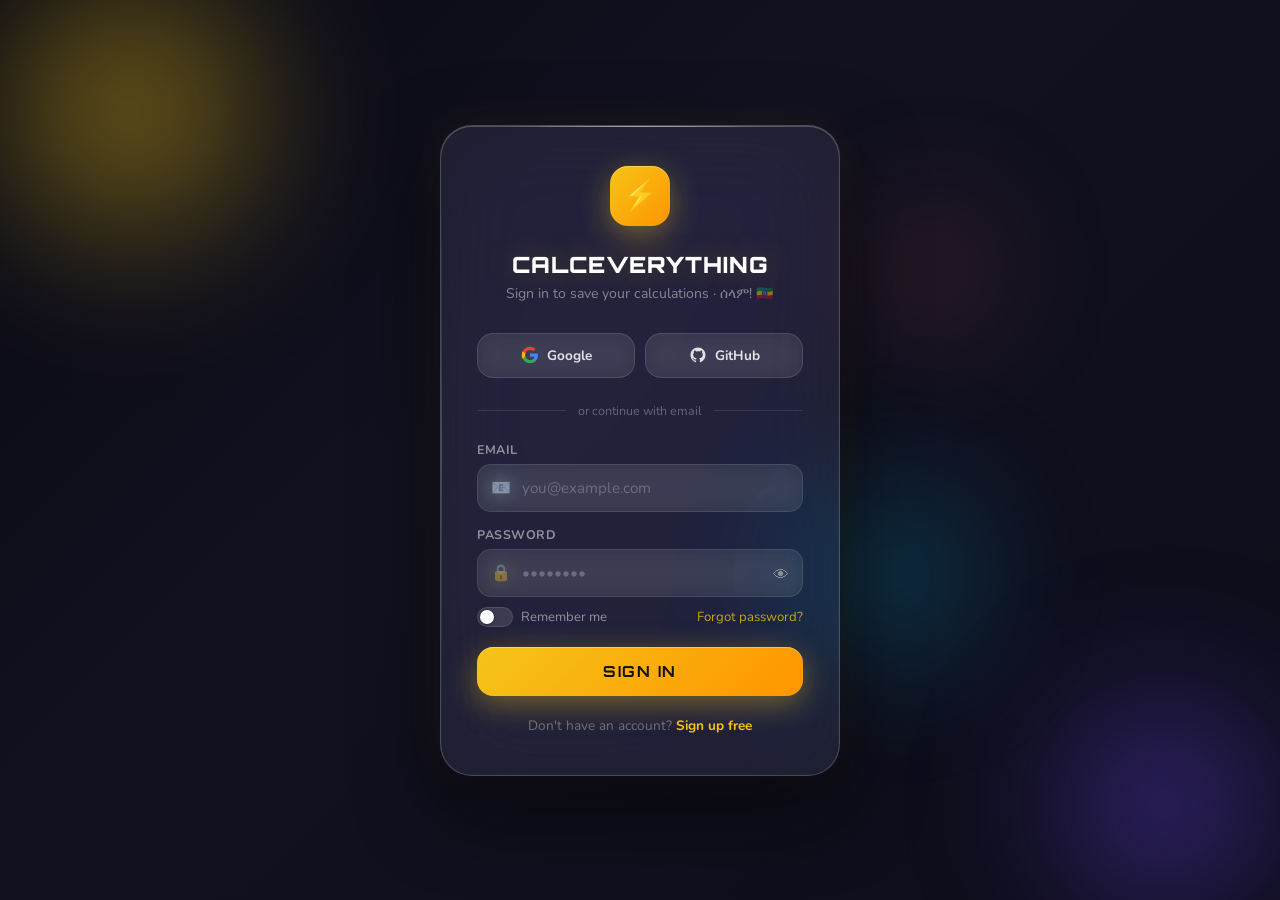
==== index.html @ 3bff9d9a "An amazing Calculator just to use it myself" ====
<!DOCTYPE html>
<html lang="en" data-theme="dark">
<head>
  <meta charset="UTF-8" />
  <meta name="viewport" content="width=device-width, initial-scale=1.0" />
  <title>CalcEverything 🔥</title>
  <link href="https://fonts.googleapis.com/css2?family=Boogaloo&family=Orbitron:wght@400;700;900&family=Nunito:wght@400;600;800&display=swap" rel="stylesheet" />
  <link rel="stylesheet" href="style.css" />
  <link rel="stylesheet" href="auth.css" />
</head>
<body>
  <!-- ===== LIQUID GLASS AUTH OVERLAY ===== -->
  <div class="auth-overlay" id="authOverlay">
    <div class="auth-bg">
      <div class="auth-blob auth-blob-1"></div>
      <div class="auth-blob auth-blob-2"></div>
      <div class="auth-blob auth-blob-3"></div>
      <div class="auth-blob auth-blob-4"></div>
    </div>

    <div class="auth-card">
      <!-- Logo -->
      <div class="auth-logo">
        <div class="auth-logo-icon">⚡</div>
      </div>
      <div class="auth-title">CALCEVERYTHING</div>
      <div class="auth-subtitle">Sign in to save your calculations · ሰላም! 🇪🇹</div>

      <!-- Sign In Panel -->
      <div class="auth-panel" id="signinPanel">
        <!-- Social -->
        <div class="social-row">
          <button class="social-btn" id="googleBtn">
            <svg viewBox="0 0 24 24" fill="none">
              <path d="M22.56 12.25c0-.78-.07-1.53-.2-2.25H12v4.26h5.92c-.26 1.37-1.04 2.53-2.21 3.31v2.77h3.57c2.08-1.92 3.28-4.74 3.28-8.09z" fill="#4285F4"/>
              <path d="M12 23c2.97 0 5.46-.98 7.28-2.66l-3.57-2.77c-.98.66-2.23 1.06-3.71 1.06-2.86 0-5.29-1.93-6.16-4.53H2.18v2.84C3.99 20.53 7.7 23 12 23z" fill="#34A853"/>
              <path d="M5.84 14.09c-.22-.66-.35-1.36-.35-2.09s.13-1.43.35-2.09V7.07H2.18C1.43 8.55 1 10.22 1 12s.43 3.45 1.18 4.93l3.66-2.84z" fill="#FBBC05"/>
              <path d="M12 5.38c1.62 0 3.06.56 4.21 1.64l3.15-3.15C17.45 2.09 14.97 1 12 1 7.7 1 3.99 3.47 2.18 7.07l3.66 2.84c.87-2.6 3.3-4.53 6.16-4.53z" fill="#EA4335"/>
            </svg>
            Google
          </button>
          <button class="social-btn" id="githubBtn">
            <svg viewBox="0 0 24 24" fill="currentColor">
              <path d="M12 2C6.477 2 2 6.484 2 12.017c0 4.425 2.865 8.18 6.839 9.504.5.092.682-.217.682-.483 0-.237-.008-.868-.013-1.703-2.782.605-3.369-1.343-3.369-1.343-.454-1.158-1.11-1.466-1.11-1.466-.908-.62.069-.608.069-.608 1.003.07 1.531 1.032 1.531 1.032.892 1.53 2.341 1.088 2.91.832.092-.647.35-1.088.636-1.338-2.22-.253-4.555-1.113-4.555-4.951 0-1.093.39-1.988 1.029-2.688-.103-.253-.446-1.272.098-2.65 0 0 .84-.27 2.75 1.026A9.564 9.564 0 0112 6.844c.85.004 1.705.115 2.504.337 1.909-1.296 2.747-1.027 2.747-1.027.546 1.379.202 2.398.1 2.651.64.7 1.028 1.595 1.028 2.688 0 3.848-2.339 4.695-4.566 4.943.359.309.678.92.678 1.855 0 1.338-.012 2.419-.012 2.747 0 .268.18.58.688.482A10.019 10.019 0 0022 12.017C22 6.484 17.522 2 12 2z"/>
            </svg>
            GitHub
          </button>
        </div>

        <div class="auth-divider"><span>or continue with email</span></div>

        <div class="auth-error" id="signinError">Wrong email or password. Try again!</div>

        <form class="auth-form" id="signinForm" autocomplete="off">
          <div class="auth-field">
            <label>Email</label>
            <span class="auth-field-icon">📧</span>
            <input type="email" id="signinEmail" placeholder="you@example.com" autocomplete="email" />
          </div>
          <div class="auth-field">
            <label>Password</label>
            <span class="auth-field-icon">🔒</span>
            <input type="password" id="signinPassword" placeholder="••••••••" autocomplete="current-password" />
            <button type="button" class="auth-field-icon-right" id="togglePwd">👁</button>
          </div>

          <div class="auth-options">
            <div class="remember-toggle" id="rememberToggle">
              <div class="toggle-track" id="rememberTrack">
                <div class="toggle-thumb"></div>
              </div>
              <span class="remember-label">Remember me</span>
            </div>
            <button type="button" class="forgot-link" id="forgotBtn">Forgot password?</button>
          </div>

          <button type="submit" class="auth-submit" id="signinSubmit">SIGN IN</button>
        </form>

        <div class="auth-footer">
          Don't have an account? <button id="goSignup">Sign up free</button>
        </div>
      </div>

      <!-- Sign Up Panel -->
      <div class="auth-panel hidden-panel" id="signupPanel">
        <div class="auth-error" id="signupError"></div>
        <form class="auth-form" id="signupForm" autocomplete="off">
          <div class="auth-field">
            <label>Name</label>
            <span class="auth-field-icon">😎</span>
            <input type="text" id="signupName" placeholder="Your cool name" />
          </div>
          <div class="auth-field">
            <label>Email</label>
            <span class="auth-field-icon">📧</span>
            <input type="email" id="signupEmail" placeholder="you@example.com" />
          </div>
          <div class="auth-field">
            <label>Password</label>
            <span class="auth-field-icon">🔒</span>
            <input type="password" id="signupPassword" placeholder="Min 6 characters" />
            <button type="button" class="auth-field-icon-right" id="togglePwd2">👁</button>
          </div>
          <button type="submit" class="auth-submit" id="signupSubmit">CREATE ACCOUNT 🚀</button>
        </form>
        <div class="auth-footer">
          Already have an account? <button id="goSignin">Sign in</button>
        </div>
      </div>

    </div>
  </div>
  <div class="auth-success-flash" id="successFlash"></div>

  <!-- Background sphere blobs -->
  <div class="blob blob-1"></div>
  <div class="blob blob-2"></div>
  <div class="blob blob-3"></div>

  <div class="app-wrapper">

    <!-- Header -->
    <header class="app-header">
      <div class="logo">⚡ CalcEverything</div>
      <div class="header-right">
        <div class="user-badge" id="userBadge" style="display:none" title="Sign out">
          <div class="user-avatar" id="userAvatar">?</div>
          <span class="user-name" id="userName">User</span>
        </div>
        <button class="theme-toggle" id="themeToggle" title="Toggle theme">🌙</button>
        <button class="history-btn" id="historyBtn" title="History">📜 History</button>
      </div>
    </header>

    <!-- Mode Tabs -->
    <nav class="mode-tabs">
      <button class="tab active" data-mode="standard">🔢 Standard</button>
      <button class="tab" data-mode="scientific">🧪 Science</button>
      <button class="tab" data-mode="bmi">💪 BMI</button>
      <button class="tab" data-mode="currency">💸 Currency</button>
      <button class="tab" data-mode="unit">📐 Units</button>
    </nav>

    <!-- Calculator Modes -->
    <main class="calc-container">

      <!-- STANDARD -->
      <section class="mode-panel active" id="mode-standard">
        <div class="display-box">
          <div class="display-expr" id="stdExpr">0</div>
          <div class="display-result" id="stdResult"></div>
        </div>
        <div class="btn-grid standard-grid">
          <button class="btn btn-func" data-action="ac">AC</button>
          <button class="btn btn-func" data-action="sign">+/-</button>
          <button class="btn btn-func" data-action="percent">%</button>
          <button class="btn btn-op" data-action="op" data-val="÷">÷</button>

          <button class="btn btn-num" data-action="num" data-val="7">7</button>
          <button class="btn btn-num" data-action="num" data-val="8">8</button>
          <button class="btn btn-num" data-action="num" data-val="9">9</button>
          <button class="btn btn-op" data-action="op" data-val="×">×</button>

          <button class="btn btn-num" data-action="num" data-val="4">4</button>
          <button class="btn btn-num" data-action="num" data-val="5">5</button>
          <button class="btn btn-num" data-action="num" data-val="6">6</button>
          <button class="btn btn-op" data-action="op" data-val="-">−</button>

          <button class="btn btn-num" data-action="num" data-val="1">1</button>
          <button class="btn btn-num" data-action="num" data-val="2">2</button>
          <button class="btn btn-num" data-action="num" data-val="3">3</button>
          <button class="btn btn-op" data-action="op" data-val="+">+</button>

          <button class="btn btn-num span2" data-action="num" data-val="0">0</button>
          <button class="btn btn-num" data-action="dot">.</button>
          <button class="btn btn-eq" data-action="eq">=</button>
        </div>
      </section>

      <!-- SCIENTIFIC -->
      <section class="mode-panel" id="mode-scientific">
        <div class="display-box">
          <div class="display-expr" id="sciExpr">0</div>
          <div class="display-result" id="sciResult"></div>
        </div>
        <div class="btn-grid sci-grid">
          <button class="btn btn-sci" data-sci="sin">sin</button>
          <button class="btn btn-sci" data-sci="cos">cos</button>
          <button class="btn btn-sci" data-sci="tan">tan</button>
          <button class="btn btn-sci" data-sci="log">log</button>
          <button class="btn btn-sci" data-sci="ln">ln</button>

          <button class="btn btn-sci" data-sci="sqrt">√x</button>
          <button class="btn btn-sci" data-sci="cbrt">∛x</button>
          <button class="btn btn-sci" data-sci="sq">x²</button>
          <button class="btn btn-sci" data-sci="cube">x³</button>
          <button class="btn btn-sci" data-sci="inv">1/x</button>

          <button class="btn btn-sci" data-sci="pi">π</button>
          <button class="btn btn-sci" data-sci="e">e</button>
          <button class="btn btn-sci" data-sci="fact">n!</button>
          <button class="btn btn-sci" data-sci="pow">xʸ</button>
          <button class="btn btn-sci" data-sci="abs">|x|</button>

          <button class="btn btn-func" data-action="sci-ac">AC</button>
          <button class="btn btn-func" data-action="sci-sign">+/-</button>
          <button class="btn btn-func" data-action="sci-percent">%</button>
          <button class="btn btn-op" data-action="sci-op" data-val="÷">÷</button>
          <button class="btn btn-num" data-action="sci-num" data-val="7">7</button>
          <button class="btn btn-num" data-action="sci-num" data-val="8">8</button>
          <button class="btn btn-num" data-action="sci-num" data-val="9">9</button>
          <button class="btn btn-op" data-action="sci-op" data-val="×">×</button>
          <button class="btn btn-num" data-action="sci-num" data-val="4">4</button>
          <button class="btn btn-num" data-action="sci-num" data-val="5">5</button>
          <button class="btn btn-num" data-action="sci-num" data-val="6">6</button>
          <button class="btn btn-op" data-action="sci-op" data-val="-">−</button>
          <button class="btn btn-num" data-action="sci-num" data-val="1">1</button>
          <button class="btn btn-num" data-action="sci-num" data-val="2">2</button>
          <button class="btn btn-num" data-action="sci-num" data-val="3">3</button>
          <button class="btn btn-op" data-action="sci-op" data-val="+">+</button>
          <button class="btn btn-num span2" data-action="sci-num" data-val="0">0</button>
          <button class="btn btn-num" data-action="sci-dot">.</button>
          <button class="btn btn-eq" data-action="sci-eq">=</button>
        </div>
      </section>

      <!-- BMI -->
      <section class="mode-panel" id="mode-bmi">
        <div class="bmi-card">
          <h2 class="bmi-title">💪 How Swole Are You?</h2>
          <div class="bmi-unit-toggle">
            <button class="unit-btn active" id="bmiMetric">Metric (kg/cm)</button>
            <button class="unit-btn" id="bmiImperial">Imperial (lb/in)</button>
          </div>
          <div class="bmi-inputs">
            <div class="input-group">
              <label>Weight <span id="weightUnit">kg</span></label>
              <input type="number" id="bmiWeight" placeholder="e.g. 70" min="1" />
            </div>
            <div class="input-group">
              <label>Height <span id="heightUnit">cm</span></label>
              <input type="number" id="bmiHeight" placeholder="e.g. 175" min="1" />
            </div>
            <div class="input-group">
              <label>Age (optional)</label>
              <input type="number" id="bmiAge" placeholder="e.g. 25" min="1" />
            </div>
          </div>
          <button class="calc-btn" id="calcBmi">Calculate My BMI 🚀</button>
          <div class="bmi-result" id="bmiResult" style="display:none">
            <div class="bmi-score" id="bmiScore">--</div>
            <div class="bmi-label" id="bmiLabel">--</div>
            <div class="bmi-bar-wrap">
              <div class="bmi-bar">
                <div class="bmi-bar-fill" id="bmiBarFill"></div>
                <div class="bmi-bar-marker" id="bmiMarker"></div>
              </div>
              <div class="bmi-bar-labels">
                <span>Under</span><span>Normal</span><span>Over</span><span>Obese</span>
              </div>
            </div>
            <div class="bmi-advice" id="bmiAdvice"></div>
          </div>
        </div>
      </section>

      <!-- CURRENCY -->
      <section class="mode-panel" id="mode-currency">
        <div class="converter-card">
          <h2 class="conv-title">💸 ብር & Beyond 🇪🇹</h2>
          <div class="currency-row">
            <input type="number" id="currAmount" placeholder="Amount" value="1" />
            <select id="currFrom"></select>
          </div>
          <button class="swap-btn" id="swapCurr">⇅ Swap</button>
          <div class="currency-row">
            <input type="number" id="currResult" placeholder="Result" readonly />
            <select id="currTo"></select>
          </div>
          <button class="calc-btn" id="calcCurr">Convert 💰</button>
          <div class="rate-note" id="rateNote"></div>
        </div>
      </section>

      <!-- UNIT CONVERTER -->
      <section class="mode-panel" id="mode-unit">
        <div class="converter-card">
          <h2 class="conv-title">📐 Unit Nerd Mode</h2>
          <div class="unit-type-tabs">
            <button class="utab active" data-utype="length">📏 Length</button>
            <button class="utab" data-utype="weight">⚖️ Weight</button>
            <button class="utab" data-utype="temp">🌡️ Temp</button>
            <button class="utab" data-utype="area">🗺️ Area</button>
            <button class="utab" data-utype="speed">🚀 Speed</button>
          </div>
          <div class="unit-inputs">
            <div class="unit-row">
              <input type="number" id="unitFrom" placeholder="Value" />
              <select id="unitFromSel"></select>
            </div>
            <button class="swap-btn" id="swapUnit">⇅ Swap</button>
            <div class="unit-row">
              <input type="number" id="unitTo" placeholder="Result" readonly />
              <select id="unitToSel"></select>
            </div>
          </div>
          <button class="calc-btn" id="calcUnit">Convert 🔄</button>
        </div>
      </section>

    </main>

    <!-- History Panel -->
    <div class="history-panel" id="historyPanel">
      <div class="history-header">
        <span>📜 Calculation History</span>
        <button id="clearHistory">🗑️ Clear All</button>
        <button id="closeHistory">✕</button>
      </div>
      <div class="history-list" id="historyList"></div>
    </div>

  </div>

  <script src="app.js"></script>
</body>
</html>
---- style.css ----
/* ===== THEME VARIABLES ===== */
:root {
  --bg: #111118;
  --bg2: rgba(30, 30, 42, 0.85);
  --bg3: rgba(40, 40, 58, 0.9);
  --btn-dark: rgba(38, 38, 55, 0.95);
  --btn-darker: rgba(28, 28, 42, 0.95);
  --glass: rgba(255,255,255,0.06);
  --glass-border: rgba(255,255,255,0.08);
  --text: #f4f4ff;
  --text2: rgba(200,200,220,0.6);
  --text3: rgba(200,200,220,0.35);
  --accent: #f5c518;
  --accent-glow: rgba(245,197,24,0.35);
  --accent2: #ff6b35;
  --green: #4ade80;
  --blue: #7eb8f7;
  --shadow: 0 20px 60px rgba(0,0,0,0.7);
  --radius: 28px;
  --btn-radius: 22px;
}

[data-theme="light"] {
  --bg: #e8e8f2;
  --bg2: rgba(255,255,255,0.9);
  --bg3: rgba(235,235,248,0.95);
  --btn-dark: rgba(220,220,238,0.95);
  --btn-darker: rgba(205,205,228,0.95);
  --glass: rgba(0,0,0,0.04);
  --glass-border: rgba(0,0,0,0.08);
  --text: #1a1a2e;
  --text2: rgba(60,60,100,0.65);
  --text3: rgba(60,60,100,0.35);
  --shadow: 0 20px 60px rgba(0,0,0,0.12);
}

/* ===== RESET ===== */
*, *::before, *::after { box-sizing: border-box; margin: 0; padding: 0; }

body {
  font-family: 'Nunito', sans-serif;
  background: var(--bg);
  color: var(--text);
  min-height: 100vh;
  transition: background 0.4s, color 0.4s;
  overflow-x: hidden;
}

/* ===== ANIMATED SPHERE BLOBS ===== */
.blob {
  position: fixed;
  border-radius: 50%;
  pointer-events: none;
  z-index: 0;
  filter: blur(70px);
  opacity: 0.18;
  animation: blobFloat 8s ease-in-out infinite alternate;
}
.blob-1 {
  width: 380px; height: 380px;
  background: radial-gradient(circle, #888 0%, #444 60%, transparent 100%);
  top: -80px; right: -60px;
}
.blob-2 {
  width: 280px; height: 280px;
  background: radial-gradient(circle, #666 0%, #333 60%, transparent 100%);
  bottom: 100px; left: -60px;
  animation-delay: -4s;
}
.blob-3 {
  width: 200px; height: 200px;
  background: radial-gradient(circle, var(--accent) 0%, transparent 70%);
  top: 40%; right: 10%;
  opacity: 0.08;
  animation-delay: -2s;
}

@keyframes blobFloat {
  from { transform: translateY(0) scale(1); }
  to { transform: translateY(-30px) scale(1.05); }
}

/* ===== APP WRAPPER ===== */
.app-wrapper {
  position: relative;
  z-index: 1;
  max-width: 420px;
  margin: 0 auto;
  padding: 0 0 90px;
  min-height: 100vh;
  display: flex;
  flex-direction: column;
}

/* ===== HEADER ===== */
.app-header {
  display: flex;
  justify-content: space-between;
  align-items: center;
  padding: 20px 20px 12px;
}

.logo {
  font-family: 'Orbitron', monospace;
  font-weight: 900;
  font-size: 1.15rem;
  color: var(--accent);
  letter-spacing: 2px;
  text-shadow: 0 0 25px var(--accent-glow);
}

.header-right { display: flex; gap: 8px; align-items: center; }

.theme-toggle, .history-btn {
  background: var(--glass);
  border: 1px solid var(--glass-border);
  color: var(--text);
  border-radius: 50px;
  padding: 7px 13px;
  cursor: pointer;
  font-size: 0.8rem;
  font-family: 'Nunito', sans-serif;
  font-weight: 700;
  transition: all 0.25s;
  backdrop-filter: blur(12px);
}
.theme-toggle:hover, .history-btn:hover {
  background: var(--accent);
  color: #000;
  border-color: var(--accent);
  box-shadow: 0 4px 16px var(--accent-glow);
}

/* ===== MODE TABS (top scroll) ===== */
.mode-tabs {
  display: flex;
  gap: 8px;
  overflow-x: auto;
  padding: 0 20px 16px;
  scrollbar-width: none;
}
.mode-tabs::-webkit-scrollbar { display: none; }

.tab {
  background: var(--glass);
  border: 1px solid var(--glass-border);
  color: var(--text2);
  border-radius: 50px;
  padding: 7px 15px;
  cursor: pointer;
  font-family: 'Boogaloo', cursive;
  font-size: 0.95rem;
  white-space: nowrap;
  transition: all 0.25s;
  backdrop-filter: blur(12px);
}
.tab.active {
  background: var(--accent);
  color: #111;
  border-color: var(--accent);
  box-shadow: 0 4px 18px var(--accent-glow);
  font-weight: 700;
}
.tab:hover:not(.active) { border-color: var(--accent); color: var(--accent); }

/* ===== CALC CONTAINER ===== */
.calc-container { flex: 1; padding: 0 16px; }

.mode-panel { display: none; animation: fadeUp 0.3s ease; }
.mode-panel.active { display: block; }

@keyframes fadeUp {
  from { opacity: 0; transform: translateY(14px); }
  to { opacity: 1; transform: translateY(0); }
}

/* ===== DISPLAY BOX ===== */
.display-box {
  background: var(--bg2);
  border: 1px solid var(--glass-border);
  border-radius: var(--radius);
  padding: 22px 26px 18px;
  margin-bottom: 14px;
  min-height: 120px;
  display: flex;
  flex-direction: column;
  justify-content: flex-end;
  align-items: flex-end;
  box-shadow: var(--shadow);
  backdrop-filter: blur(20px);
  position: relative;
  overflow: hidden;
}

.display-box::before {
  content: '';
  position: absolute;
  top: 0; left: 0; right: 0;
  height: 1px;
  background: linear-gradient(90deg, transparent, rgba(255,255,255,0.15), transparent);
}

.display-expr {
  font-family: 'Orbitron', monospace;
  font-size: 2.6rem;
  font-weight: 700;
  color: var(--text);
  word-break: break-all;
  text-align: right;
  line-height: 1.15;
  transition: all 0.2s;
  letter-spacing: -1px;
}

.display-result {
  font-family: 'Nunito', sans-serif;
  font-size: 0.95rem;
  color: var(--text2);
  margin-top: 5px;
  min-height: 18px;
  text-align: right;
}

/* ===== STANDARD GRID ===== */
.btn-grid { display: grid; gap: 11px; }
.standard-grid { grid-template-columns: repeat(4, 1fr); }
.sci-grid { grid-template-columns: repeat(5, 1fr); }

/* ===== BUTTONS ===== */
.btn {
  border: none;
  border-radius: var(--btn-radius);
  padding: 0;
  height: 72px;
  font-size: 1.25rem;
  font-family: 'Boogaloo', cursive;
  cursor: pointer;
  transition: transform 0.12s, box-shadow 0.12s, filter 0.12s;
  position: relative;
  overflow: hidden;
  display: flex;
  align-items: center;
  justify-content: center;
  letter-spacing: 0.5px;
}

.btn::before {
  content: '';
  position: absolute;
  top: 0; left: 0; right: 0;
  height: 50%;
  background: rgba(255,255,255,0.04);
  border-radius: var(--btn-radius) var(--btn-radius) 0 0;
  pointer-events: none;
}

.btn:active { transform: scale(0.91); }

/* Number buttons */
.btn-num {
  background: var(--btn-dark);
  color: var(--text);
  box-shadow: 0 6px 18px rgba(0,0,0,0.4), inset 0 1px 0 rgba(255,255,255,0.06);
}
.btn-num:hover { filter: brightness(1.18); }

/* Operator buttons — yellow circles */
.btn-op {
  background: var(--accent);
  color: #111;
  font-weight: 900;
  font-size: 1.5rem;
  border-radius: 50%;
  width: 100%;
  aspect-ratio: 1;
  height: auto;
  box-shadow: 0 6px 22px var(--accent-glow), inset 0 1px 0 rgba(255,255,255,0.3);
}
.btn-op:hover { filter: brightness(1.12); box-shadow: 0 8px 28px var(--accent-glow); }

/* Function buttons (AC, +/-, %) */
.btn-func {
  background: var(--btn-darker);
  color: var(--text2);
  box-shadow: 0 6px 18px rgba(0,0,0,0.35), inset 0 1px 0 rgba(255,255,255,0.05);
}
.btn-func:hover { filter: brightness(1.2); color: var(--text); }

/* Equals button */
.btn-eq {
  background: var(--accent);
  color: #111;
  font-weight: 900;
  font-size: 1.6rem;
  border-radius: 50%;
  width: 100%;
  aspect-ratio: 1;
  height: auto;
  box-shadow: 0 8px 28px var(--accent-glow), inset 0 1px 0 rgba(255,255,255,0.3);
}
.btn-eq:hover { filter: brightness(1.12); box-shadow: 0 10px 35px var(--accent-glow); }

/* Scientific function buttons */
.btn-sci {
  background: rgba(126,184,247,0.1);
  color: var(--blue);
  font-size: 0.82rem;
  height: 52px;
  border-radius: 14px;
  border: 1px solid rgba(126,184,247,0.15);
}
.btn-sci:hover { background: var(--blue); color: #111; border-color: var(--blue); }

.span2 { grid-column: span 2; border-radius: var(--btn-radius); aspect-ratio: unset; height: 72px; }

/* ===== BMI CARD ===== */
.bmi-card, .converter-card {
  background: var(--bg2);
  border: 1px solid var(--glass-border);
  border-radius: var(--radius);
  padding: 24px 22px;
  box-shadow: var(--shadow);
  backdrop-filter: blur(20px);
}

.bmi-title, .conv-title {
  font-family: 'Orbitron', monospace;
  font-size: 1.1rem;
  font-weight: 700;
  color: var(--accent);
  margin-bottom: 20px;
  text-align: center;
  text-shadow: 0 0 20px var(--accent-glow);
  letter-spacing: 1px;
}

.bmi-unit-toggle {
  display: flex;
  gap: 6px;
  margin-bottom: 18px;
  background: var(--btn-darker);
  border-radius: 50px;
  padding: 4px;
}

.unit-btn {
  flex: 1;
  padding: 8px;
  border: none;
  border-radius: 50px;
  background: transparent;
  color: var(--text2);
  font-family: 'Nunito', sans-serif;
  font-weight: 700;
  font-size: 0.85rem;
  cursor: pointer;
  transition: all 0.2s;
}
.unit-btn.active {
  background: var(--accent);
  color: #111;
  box-shadow: 0 2px 12px var(--accent-glow);
}

.bmi-inputs { display: flex; flex-direction: column; gap: 12px; margin-bottom: 18px; }

.input-group { display: flex; flex-direction: column; gap: 5px; }
.input-group label {
  font-family: 'Boogaloo', cursive;
  font-size: 0.95rem;
  color: var(--text2);
  padding-left: 4px;
}

input[type="number"], select {
  background: var(--btn-dark);
  border: 1px solid var(--glass-border);
  border-radius: 14px;
  padding: 12px 16px;
  color: var(--text);
  font-family: 'Orbitron', monospace;
  font-size: 1rem;
  width: 100%;
  transition: border-color 0.2s, box-shadow 0.2s;
  outline: none;
  -moz-appearance: textfield;
  appearance: textfield;
}
input[type="number"]::-webkit-inner-spin-button { -webkit-appearance: none; }
input[type="number"]:focus, select:focus {
  border-color: var(--accent);
  box-shadow: 0 0 0 3px var(--accent-glow);
}

select {
  cursor: pointer;
  min-width: 120px;
  font-family: 'Nunito', sans-serif;
  font-size: 0.85rem;
}

.calc-btn {
  width: 100%;
  padding: 15px;
  background: var(--accent);
  color: #111;
  border: none;
  border-radius: 16px;
  font-family: 'Orbitron', monospace;
  font-weight: 700;
  font-size: 0.95rem;
  cursor: pointer;
  transition: all 0.2s;
  box-shadow: 0 6px 24px var(--accent-glow);
  letter-spacing: 1px;
}
.calc-btn:hover { filter: brightness(1.1); box-shadow: 0 8px 30px var(--accent-glow); transform: translateY(-1px); }
.calc-btn:active { transform: translateY(0); }

/* ===== BMI RESULT ===== */
.bmi-result { margin-top: 22px; text-align: center; animation: fadeUp 0.4s ease; }

.bmi-score {
  font-family: 'Orbitron', monospace;
  font-size: 4rem;
  font-weight: 900;
  color: var(--accent);
  text-shadow: 0 0 40px var(--accent-glow);
  line-height: 1;
}

.bmi-label {
  font-family: 'Boogaloo', cursive;
  font-size: 1.5rem;
  margin: 8px 0 18px;
}

.bmi-bar-wrap { margin-bottom: 14px; }

.bmi-bar {
  height: 14px;
  border-radius: 50px;
  background: linear-gradient(to right, #60a5fa 0%, #4ade80 28%, #f5c518 52%, #f97316 72%, #ef4444 100%);
  position: relative;
  margin-bottom: 6px;
  box-shadow: 0 2px 12px rgba(0,0,0,0.4);
}

.bmi-bar-marker {
  position: absolute;
  top: -5px;
  width: 24px; height: 24px;
  background: white;
  border-radius: 50%;
  border: 3px solid #111;
  transform: translateX(-50%);
  transition: left 0.6s cubic-bezier(0.34, 1.56, 0.64, 1);
  box-shadow: 0 2px 10px rgba(0,0,0,0.5);
}

.bmi-bar-labels {
  display: flex;
  justify-content: space-between;
  font-size: 0.7rem;
  color: var(--text3);
  font-family: 'Nunito', sans-serif;
}

.bmi-advice {
  background: var(--btn-dark);
  border-radius: 14px;
  padding: 12px 16px;
  font-family: 'Nunito', sans-serif;
  font-size: 0.88rem;
  color: var(--text2);
  line-height: 1.55;
  border-left: 3px solid var(--accent);
  text-align: left;
}

/* ===== CURRENCY ===== */
.currency-row {
  display: flex;
  gap: 10px;
  margin-bottom: 10px;
  align-items: center;
}
.currency-row input { flex: 1; }

.swap-btn {
  display: block;
  margin: 4px auto 10px;
  background: var(--btn-dark);
  border: 1px solid var(--glass-border);
  color: var(--accent);
  border-radius: 50px;
  padding: 8px 22px;
  font-family: 'Boogaloo', cursive;
  font-size: 1.1rem;
  cursor: pointer;
  transition: all 0.2s;
}
.swap-btn:hover { background: var(--accent); color: #111; border-color: var(--accent); }

.rate-note {
  margin-top: 10px;
  text-align: center;
  font-size: 0.75rem;
  color: var(--text3);
  font-family: 'Nunito', sans-serif;
}

/* ===== UNIT CONVERTER ===== */
.unit-type-tabs {
  display: flex;
  gap: 6px;
  overflow-x: auto;
  margin-bottom: 18px;
  scrollbar-width: none;
  padding-bottom: 2px;
}
.unit-type-tabs::-webkit-scrollbar { display: none; }

.utab {
  background: var(--btn-dark);
  border: 1px solid var(--glass-border);
  color: var(--text2);
  border-radius: 50px;
  padding: 6px 13px;
  cursor: pointer;
  font-family: 'Boogaloo', cursive;
  font-size: 0.88rem;
  white-space: nowrap;
  transition: all 0.2s;
}
.utab.active { background: var(--accent); color: #111; border-color: var(--accent); }
.utab:hover:not(.active) { border-color: var(--accent); color: var(--accent); }

.unit-inputs { display: flex; flex-direction: column; gap: 10px; margin-bottom: 14px; }

.unit-row { display: flex; gap: 10px; align-items: center; }
.unit-row input { flex: 1; }

/* ===== HISTORY PANEL ===== */
.history-panel {
  position: fixed;
  top: 0; right: -100%;
  width: min(360px, 100vw);
  height: 100vh;
  background: var(--bg2);
  border-left: 1px solid var(--glass-border);
  z-index: 200;
  transition: right 0.35s cubic-bezier(0.34, 1.2, 0.64, 1);
  display: flex;
  flex-direction: column;
  box-shadow: -15px 0 50px rgba(0,0,0,0.6);
  backdrop-filter: blur(24px);
}
.history-panel.open { right: 0; }

.history-header {
  display: flex;
  align-items: center;
  gap: 8px;
  padding: 20px 18px;
  border-bottom: 1px solid var(--glass-border);
  font-family: 'Orbitron', monospace;
  font-weight: 700;
  font-size: 0.9rem;
  color: var(--accent);
}
.history-header span { flex: 1; }
.history-header button {
  background: var(--btn-dark);
  border: 1px solid var(--glass-border);
  color: var(--text2);
  border-radius: 8px;
  padding: 6px 10px;
  cursor: pointer;
  font-size: 0.75rem;
  font-family: 'Nunito', sans-serif;
  transition: all 0.2s;
}
.history-header button:hover { background: var(--accent); color: #111; border-color: var(--accent); }

.history-list {
  flex: 1;
  overflow-y: auto;
  padding: 14px;
  display: flex;
  flex-direction: column;
  gap: 9px;
}

.history-item {
  background: var(--btn-dark);
  border-radius: 14px;
  padding: 12px 15px;
  border-left: 3px solid var(--accent);
  animation: fadeUp 0.3s ease;
}
.history-item .h-type {
  display: inline-block;
  background: var(--accent);
  color: #111;
  border-radius: 50px;
  padding: 2px 9px;
  font-size: 0.68rem;
  font-weight: 800;
  margin-bottom: 5px;
  font-family: 'Nunito', sans-serif;
}
.history-item .h-expr { font-size: 0.82rem; color: var(--text2); font-family: 'Nunito', sans-serif; }
.history-item .h-result {
  font-family: 'Orbitron', monospace;
  font-size: 1rem;
  font-weight: 700;
  color: var(--text);
  margin-top: 3px;
}
.history-item .h-time { font-size: 0.68rem; color: var(--text3); margin-top: 3px; }

.empty-history {
  text-align: center;
  color: var(--text2);
  font-family: 'Boogaloo', cursive;
  font-size: 1.15rem;
  margin-top: 50px;
  line-height: 1.8;
}

/* ===== SCROLLBAR ===== */
::-webkit-scrollbar { width: 5px; }
::-webkit-scrollbar-track { background: transparent; }
::-webkit-scrollbar-thumb { background: var(--glass-border); border-radius: 3px; }

/* ===== RESPONSIVE ===== */
@media (max-width: 380px) {
  .display-expr { font-size: 2rem; }
  .btn { height: 62px; font-size: 1.1rem; }
  .btn-sci { height: 46px; font-size: 0.75rem; }
  .logo { font-size: 1rem; }
  .app-wrapper { padding: 0 0 80px; }
}

@media (min-width: 500px) {
  .app-wrapper { padding: 10px 0 90px; }
  .btn { height: 78px; }
}
---- auth.css ----
/* ===== LIQUID GLASS AUTH OVERLAY ===== */

.auth-overlay {
  position: fixed;
  inset: 0;
  z-index: 999;
  display: flex;
  align-items: center;
  justify-content: center;
  padding: 20px;
  transition: opacity 0.5s ease, visibility 0.5s ease;
}

.auth-overlay.hidden {
  opacity: 0;
  visibility: hidden;
  pointer-events: none;
}

/* Blurred background scene */
.auth-bg {
  position: absolute;
  inset: 0;
  background: linear-gradient(135deg, #0a0a14 0%, #111120 40%, #0d0d1a 100%);
  overflow: hidden;
}

/* Liquid color blobs behind the glass */
.auth-blob {
  position: absolute;
  border-radius: 50%;
  filter: blur(60px);
  animation: authBlobFloat 10s ease-in-out infinite alternate;
}
.auth-blob-1 {
  width: 420px; height: 420px;
  background: radial-gradient(circle, rgba(245,197,24,0.5) 0%, rgba(245,197,24,0.1) 50%, transparent 70%);
  top: -100px; left: -80px;
}
.auth-blob-2 {
  width: 350px; height: 350px;
  background: radial-gradient(circle, rgba(120,80,255,0.45) 0%, rgba(80,40,200,0.1) 50%, transparent 70%);
  bottom: -80px; right: -60px;
  animation-delay: -5s;
}
.auth-blob-3 {
  width: 250px; height: 250px;
  background: radial-gradient(circle, rgba(0,200,255,0.3) 0%, transparent 70%);
  top: 50%; left: 60%;
  animation-delay: -3s;
}
.auth-blob-4 {
  width: 180px; height: 180px;
  background: radial-gradient(circle, rgba(255,100,100,0.25) 0%, transparent 70%);
  top: 20%; right: 20%;
  animation-delay: -7s;
}

@keyframes authBlobFloat {
  from { transform: translate(0, 0) scale(1); }
  to { transform: translate(20px, -30px) scale(1.08); }
}

/* ===== LIQUID GLASS CARD ===== */
.auth-card {
  position: relative;
  z-index: 1;
  width: 100%;
  max-width: 400px;
  border-radius: 32px;
  padding: 40px 36px;
  animation: cardAppear 0.7s cubic-bezier(0.34, 1.56, 0.64, 1) forwards;

  /* The liquid glass effect */
  background: rgba(255, 255, 255, 0.07);
  backdrop-filter: blur(40px) saturate(180%) brightness(1.1);
  -webkit-backdrop-filter: blur(40px) saturate(180%) brightness(1.1);

  /* Refraction border — the key liquid glass detail */
  border: 1px solid rgba(255, 255, 255, 0.18);
  box-shadow:
    0 0 0 0.5px rgba(255,255,255,0.06) inset,
    0 30px 80px rgba(0,0,0,0.6),
    0 0 40px rgba(245,197,24,0.08),
    inset 0 1px 0 rgba(255,255,255,0.2),
    inset 0 -1px 0 rgba(0,0,0,0.15);
}

/* Top gloss shine */
.auth-card::before {
  content: '';
  position: absolute;
  top: 0; left: 10%; right: 10%;
  height: 1px;
  background: linear-gradient(90deg, transparent, rgba(255,255,255,0.5), transparent);
  border-radius: 50%;
}

/* Side refraction shimmer */
.auth-card::after {
  content: '';
  position: absolute;
  top: 10%; bottom: 10%; left: 0;
  width: 1px;
  background: linear-gradient(180deg, transparent, rgba(255,255,255,0.15), transparent);
}

@keyframes cardAppear {
  from {
    opacity: 0;
    transform: translateY(30px) scale(0.95);
    filter: blur(4px);
  }
  to {
    opacity: 1;
    transform: translateY(0) scale(1);
    filter: blur(0);
  }
}

/* ===== AUTH HEADER ===== */
.auth-logo {
  text-align: center;
  margin-bottom: 8px;
}

.auth-logo-icon {
  width: 60px; height: 60px;
  background: linear-gradient(135deg, var(--accent), #ff9500);
  border-radius: 18px;
  display: inline-flex;
  align-items: center;
  justify-content: center;
  font-size: 1.8rem;
  box-shadow: 0 8px 30px rgba(245,197,24,0.4), inset 0 1px 0 rgba(255,255,255,0.3);
  margin-bottom: 16px;
}

.auth-title {
  font-family: 'Orbitron', monospace;
  font-size: 1.4rem;
  font-weight: 900;
  color: #fff;
  text-align: center;
  letter-spacing: 1px;
  margin-bottom: 6px;
  text-shadow: 0 0 30px rgba(245,197,24,0.3);
}

.auth-subtitle {
  font-family: 'Nunito', sans-serif;
  font-size: 0.88rem;
  color: rgba(255,255,255,0.45);
  text-align: center;
  margin-bottom: 30px;
}

/* ===== SOCIAL BUTTONS ===== */
.social-row {
  display: flex;
  gap: 10px;
  margin-bottom: 24px;
}

.social-btn {
  flex: 1;
  display: flex;
  align-items: center;
  justify-content: center;
  gap: 8px;
  padding: 12px;
  border-radius: 16px;
  border: 1px solid rgba(255,255,255,0.12);
  background: rgba(255,255,255,0.06);
  color: rgba(255,255,255,0.85);
  font-family: 'Nunito', sans-serif;
  font-weight: 700;
  font-size: 0.85rem;
  cursor: pointer;
  transition: all 0.25s;
  backdrop-filter: blur(10px);
}
.social-btn:hover {
  background: rgba(255,255,255,0.12);
  border-color: rgba(255,255,255,0.25);
  transform: translateY(-1px);
  box-shadow: 0 6px 20px rgba(0,0,0,0.3);
}
.social-btn svg { width: 18px; height: 18px; flex-shrink: 0; }

/* ===== DIVIDER ===== */
.auth-divider {
  display: flex;
  align-items: center;
  gap: 12px;
  margin-bottom: 22px;
}
.auth-divider::before, .auth-divider::after {
  content: '';
  flex: 1;
  height: 1px;
  background: rgba(255,255,255,0.1);
}
.auth-divider span {
  font-family: 'Nunito', sans-serif;
  font-size: 0.78rem;
  color: rgba(255,255,255,0.3);
  white-space: nowrap;
}

/* ===== FORM FIELDS ===== */
.auth-form { display: flex; flex-direction: column; gap: 14px; }

.auth-field {
  position: relative;
}

.auth-field label {
  display: block;
  font-family: 'Nunito', sans-serif;
  font-size: 0.78rem;
  font-weight: 700;
  color: rgba(255,255,255,0.5);
  margin-bottom: 6px;
  letter-spacing: 0.5px;
  text-transform: uppercase;
}

.auth-field input {
  width: 100%;
  padding: 13px 16px 13px 44px;
  border-radius: 14px;
  border: 1px solid rgba(255,255,255,0.1);
  background: rgba(255,255,255,0.06);
  color: #fff;
  font-family: 'Nunito', sans-serif;
  font-size: 0.95rem;
  outline: none;
  transition: all 0.25s;
  backdrop-filter: blur(10px);
}
.auth-field input::placeholder { color: rgba(255,255,255,0.25); }
.auth-field input:focus {
  border-color: rgba(245,197,24,0.6);
  background: rgba(255,255,255,0.09);
  box-shadow: 0 0 0 3px rgba(245,197,24,0.12), inset 0 1px 0 rgba(255,255,255,0.08);
}

.auth-field-icon {
  position: absolute;
  left: 14px;
  bottom: 13px;
  font-size: 1rem;
  opacity: 0.4;
  pointer-events: none;
}

.auth-field-icon-right {
  position: absolute;
  right: 14px;
  bottom: 13px;
  font-size: 1rem;
  opacity: 0.4;
  cursor: pointer;
  transition: opacity 0.2s;
  background: none;
  border: none;
  color: white;
  padding: 0;
}
.auth-field-icon-right:hover { opacity: 0.8; }

/* ===== REMEMBER + FORGOT ===== */
.auth-options {
  display: flex;
  align-items: center;
  justify-content: space-between;
  margin-top: -4px;
}

.remember-toggle {
  display: flex;
  align-items: center;
  gap: 8px;
  cursor: pointer;
}

.toggle-track {
  width: 36px; height: 20px;
  background: rgba(255,255,255,0.12);
  border-radius: 50px;
  position: relative;
  transition: background 0.25s;
  border: 1px solid rgba(255,255,255,0.1);
}
.toggle-track.on { background: var(--accent); border-color: var(--accent); }

.toggle-thumb {
  position: absolute;
  top: 2px; left: 2px;
  width: 14px; height: 14px;
  background: white;
  border-radius: 50%;
  transition: transform 0.25s cubic-bezier(0.34, 1.56, 0.64, 1);
  box-shadow: 0 1px 4px rgba(0,0,0,0.3);
}
.toggle-track.on .toggle-thumb { transform: translateX(16px); }

.remember-label {
  font-family: 'Nunito', sans-serif;
  font-size: 0.82rem;
  color: rgba(255,255,255,0.5);
  user-select: none;
}

.forgot-link {
  font-family: 'Nunito', sans-serif;
  font-size: 0.82rem;
  color: var(--accent);
  text-decoration: none;
  opacity: 0.8;
  transition: opacity 0.2s;
  background: none;
  border: none;
  cursor: pointer;
  padding: 0;
}
.forgot-link:hover { opacity: 1; }

/* ===== SIGN IN BUTTON ===== */
.auth-submit {
  width: 100%;
  padding: 15px;
  margin-top: 6px;
  border: none;
  border-radius: 16px;
  background: linear-gradient(135deg, var(--accent) 0%, #ff9500 100%);
  color: #111;
  font-family: 'Orbitron', monospace;
  font-weight: 700;
  font-size: 0.95rem;
  letter-spacing: 1.5px;
  cursor: pointer;
  transition: all 0.25s;
  box-shadow: 0 8px 30px rgba(245,197,24,0.4), inset 0 1px 0 rgba(255,255,255,0.3);
  position: relative;
  overflow: hidden;
}
.auth-submit::before {
  content: '';
  position: absolute;
  top: 0; left: -100%;
  width: 100%; height: 100%;
  background: linear-gradient(90deg, transparent, rgba(255,255,255,0.2), transparent);
  transition: left 0.5s;
}
.auth-submit:hover::before { left: 100%; }
.auth-submit:hover {
  transform: translateY(-2px);
  box-shadow: 0 12px 40px rgba(245,197,24,0.55);
}
.auth-submit:active { transform: translateY(0); }

/* Loading state */
.auth-submit.loading {
  pointer-events: none;
  opacity: 0.8;
}
.auth-submit.loading::after {
  content: '';
  display: inline-block;
  width: 16px; height: 16px;
  border: 2px solid rgba(0,0,0,0.3);
  border-top-color: #000;
  border-radius: 50%;
  animation: spin 0.7s linear infinite;
  margin-left: 10px;
  vertical-align: middle;
}
@keyframes spin { to { transform: rotate(360deg); } }

/* ===== SIGN UP LINK ===== */
.auth-footer {
  text-align: center;
  margin-top: 20px;
  font-family: 'Nunito', sans-serif;
  font-size: 0.85rem;
  color: rgba(255,255,255,0.35);
}
.auth-footer button {
  background: none;
  border: none;
  color: var(--accent);
  font-family: 'Nunito', sans-serif;
  font-size: 0.85rem;
  font-weight: 700;
  cursor: pointer;
  padding: 0;
  transition: opacity 0.2s;
}
.auth-footer button:hover { opacity: 0.8; }

/* ===== SIGN UP PANEL (toggle) ===== */
.auth-panel { display: block; }
.auth-panel.hidden-panel { display: none; }

/* ===== ERROR MESSAGE ===== */
.auth-error {
  background: rgba(248,113,113,0.12);
  border: 1px solid rgba(248,113,113,0.3);
  border-radius: 12px;
  padding: 10px 14px;
  font-family: 'Nunito', sans-serif;
  font-size: 0.82rem;
  color: #fca5a5;
  display: none;
  animation: fadeUp 0.3s ease;
}
.auth-error.show { display: block; }

/* ===== SUCCESS FLASH ===== */
.auth-success-flash {
  position: fixed;
  inset: 0;
  background: rgba(245,197,24,0.08);
  z-index: 1000;
  pointer-events: none;
  opacity: 0;
  transition: opacity 0.3s;
}
.auth-success-flash.flash { opacity: 1; }

/* ===== USER AVATAR (top of app after login) ===== */
.user-badge {
  display: flex;
  align-items: center;
  gap: 8px;
  background: var(--glass);
  border: 1px solid var(--glass-border);
  border-radius: 50px;
  padding: 5px 12px 5px 5px;
  cursor: pointer;
  transition: all 0.2s;
}
.user-badge:hover { border-color: var(--accent); }
.user-avatar {
  width: 28px; height: 28px;
  border-radius: 50%;
  background: linear-gradient(135deg, var(--accent), #ff9500);
  display: flex;
  align-items: center;
  justify-content: center;
  font-size: 0.75rem;
  font-weight: 900;
  color: #111;
  font-family: 'Orbitron', monospace;
}
.user-name {
  font-family: 'Nunito', sans-serif;
  font-size: 0.8rem;
  font-weight: 700;
  color: var(--text);
}

/* ===== LIGHT THEME OVERRIDES FOR AUTH ===== */
[data-theme="light"] .auth-bg {
  background: linear-gradient(135deg, #c8c8e8 0%, #d8d8f0 40%, #c0c0e0 100%);
}
[data-theme="light"] .auth-card {
  background: rgba(255,255,255,0.45);
  border-color: rgba(255,255,255,0.7);
  box-shadow:
    0 30px 80px rgba(0,0,0,0.15),
    inset 0 1px 0 rgba(255,255,255,0.8),
    inset 0 -1px 0 rgba(0,0,0,0.05);
}
[data-theme="light"] .auth-title { color: #1a1a2e; text-shadow: none; }
[data-theme="light"] .auth-subtitle { color: rgba(30,30,60,0.5); }
[data-theme="light"] .auth-field input {
  background: rgba(255,255,255,0.5);
  border-color: rgba(0,0,0,0.1);
  color: #1a1a2e;
}
[data-theme="light"] .auth-field input::placeholder { color: rgba(30,30,60,0.3); }
[data-theme="light"] .auth-field label { color: rgba(30,30,60,0.5); }
[data-theme="light"] .social-btn {
  background: rgba(255,255,255,0.4);
  border-color: rgba(0,0,0,0.1);
  color: #1a1a2e;
}
[data-theme="light"] .auth-footer { color: rgba(30,30,60,0.4); }
[data-theme="light"] .remember-label { color: rgba(30,30,60,0.5); }
[data-theme="light"] .auth-divider span { color: rgba(30,30,60,0.3); }
[data-theme="light"] .auth-divider::before,
[data-theme="light"] .auth-divider::after { background: rgba(0,0,0,0.1); }
[data-theme="light"] .toggle-track { background: rgba(0,0,0,0.1); border-color: rgba(0,0,0,0.08); }
[data-theme="light"] .auth-field-icon-right { color: #1a1a2e; }
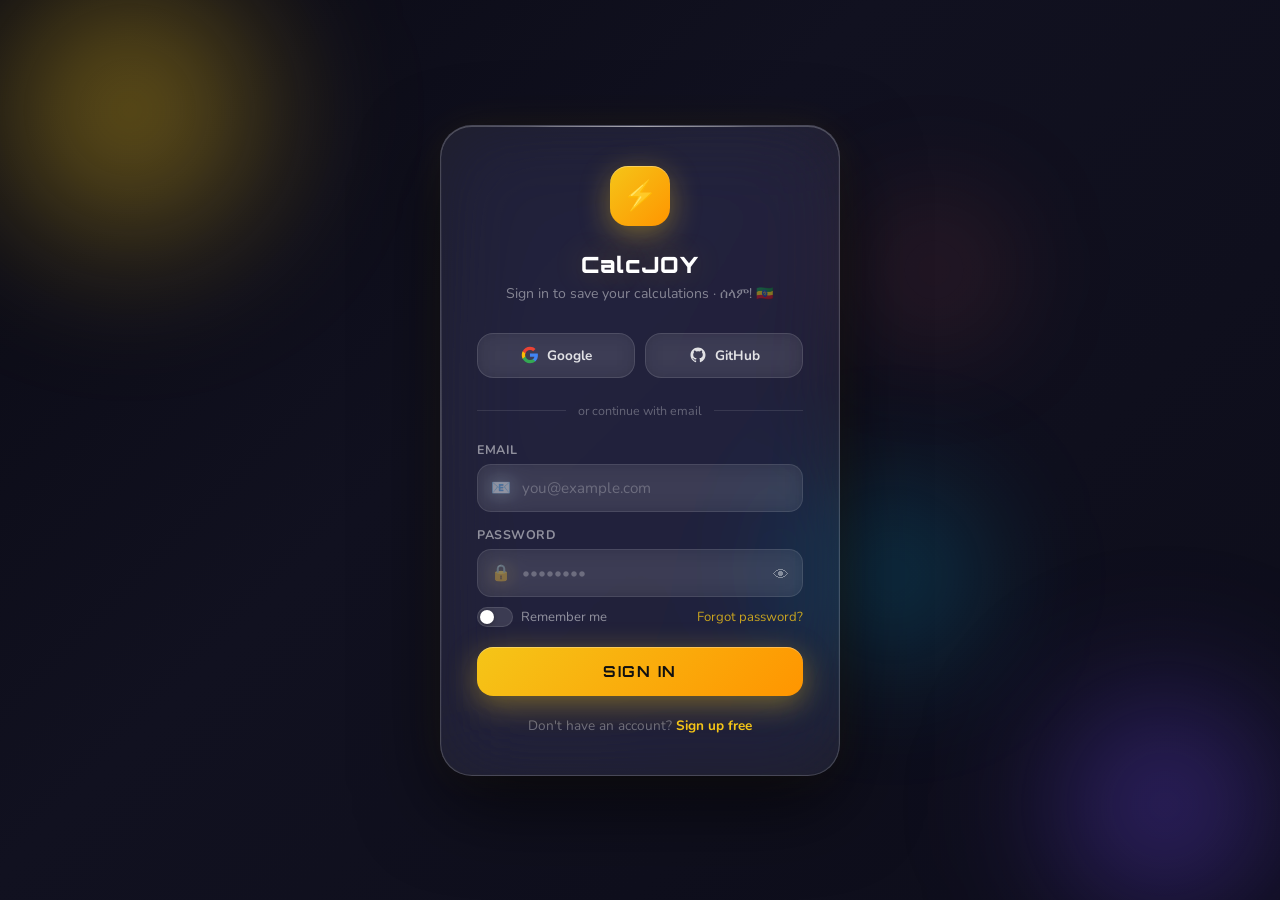
==== commit 0abd7701: "feat(ui): rebuild index.html — clean structure, CalcJOY rebrand, PWA meta tags, liquid glass auth ma" ====
--- a/index.html
+++ b/index.html
@@ -3,7 +3,7 @@
 <head>
   <meta charset="UTF-8" />
   <meta name="viewport" content="width=device-width, initial-scale=1.0" />
-  <title>CalcEverything 🔥</title>
+  <title>CalcJOY 🔥</title>
   <link href="https://fonts.googleapis.com/css2?family=Boogaloo&family=Orbitron:wght@400;700;900&family=Nunito:wght@400;600;800&display=swap" rel="stylesheet" />
   <link rel="stylesheet" href="style.css" />
   <link rel="stylesheet" href="auth.css" />
@@ -23,7 +23,7 @@
       <div class="auth-logo">
         <div class="auth-logo-icon">⚡</div>
       </div>
-      <div class="auth-title">CALCEVERYTHING</div>
+      <div class="auth-title">CalcJOY</div>
       <div class="auth-subtitle">Sign in to save your calculations · ሰላም! 🇪🇹</div>
 
       <!-- Sign In Panel -->
@@ -122,7 +122,7 @@
 
     <!-- Header -->
     <header class="app-header">
-      <div class="logo">⚡ CalcEverything</div>
+      <div class="logo">⚡ CalcJOY</div>
       <div class="header-right">
         <div class="user-badge" id="userBadge" style="display:none" title="Sign out">
           <div class="user-avatar" id="userAvatar">?</div>
